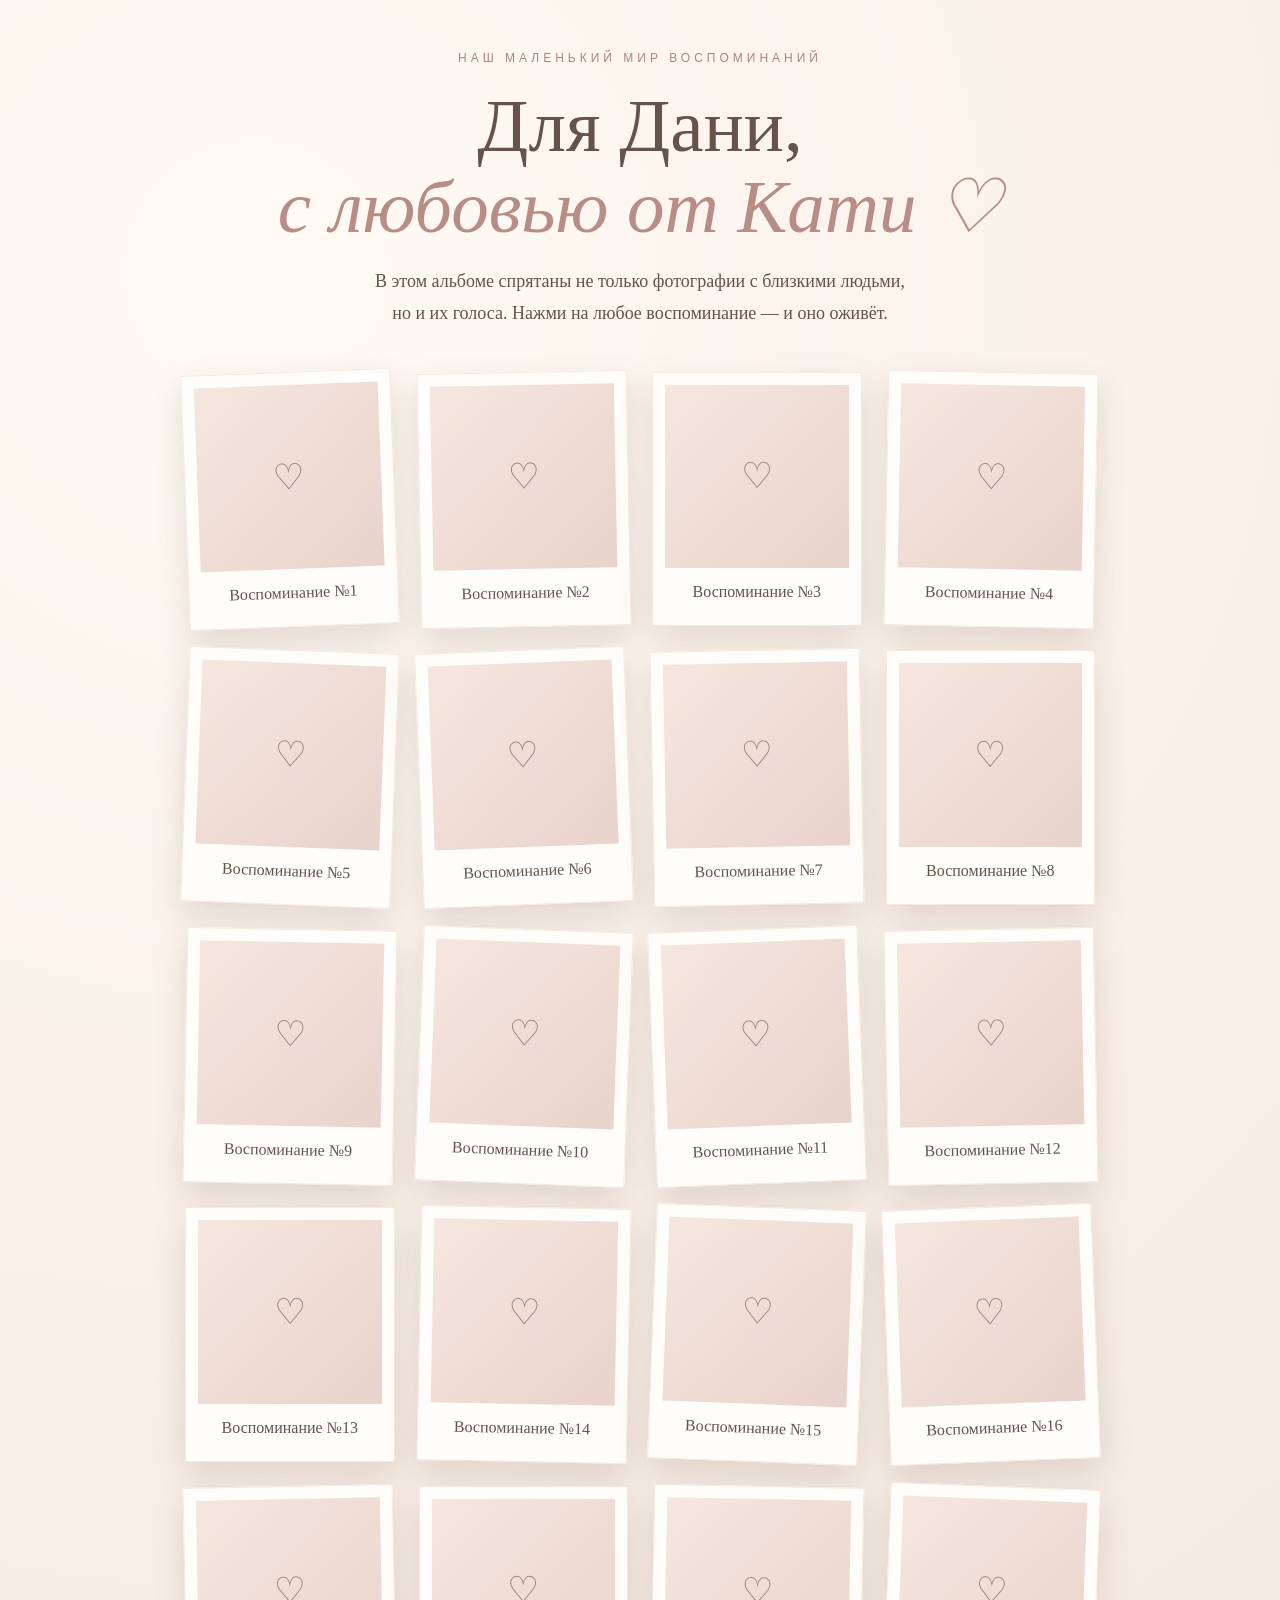
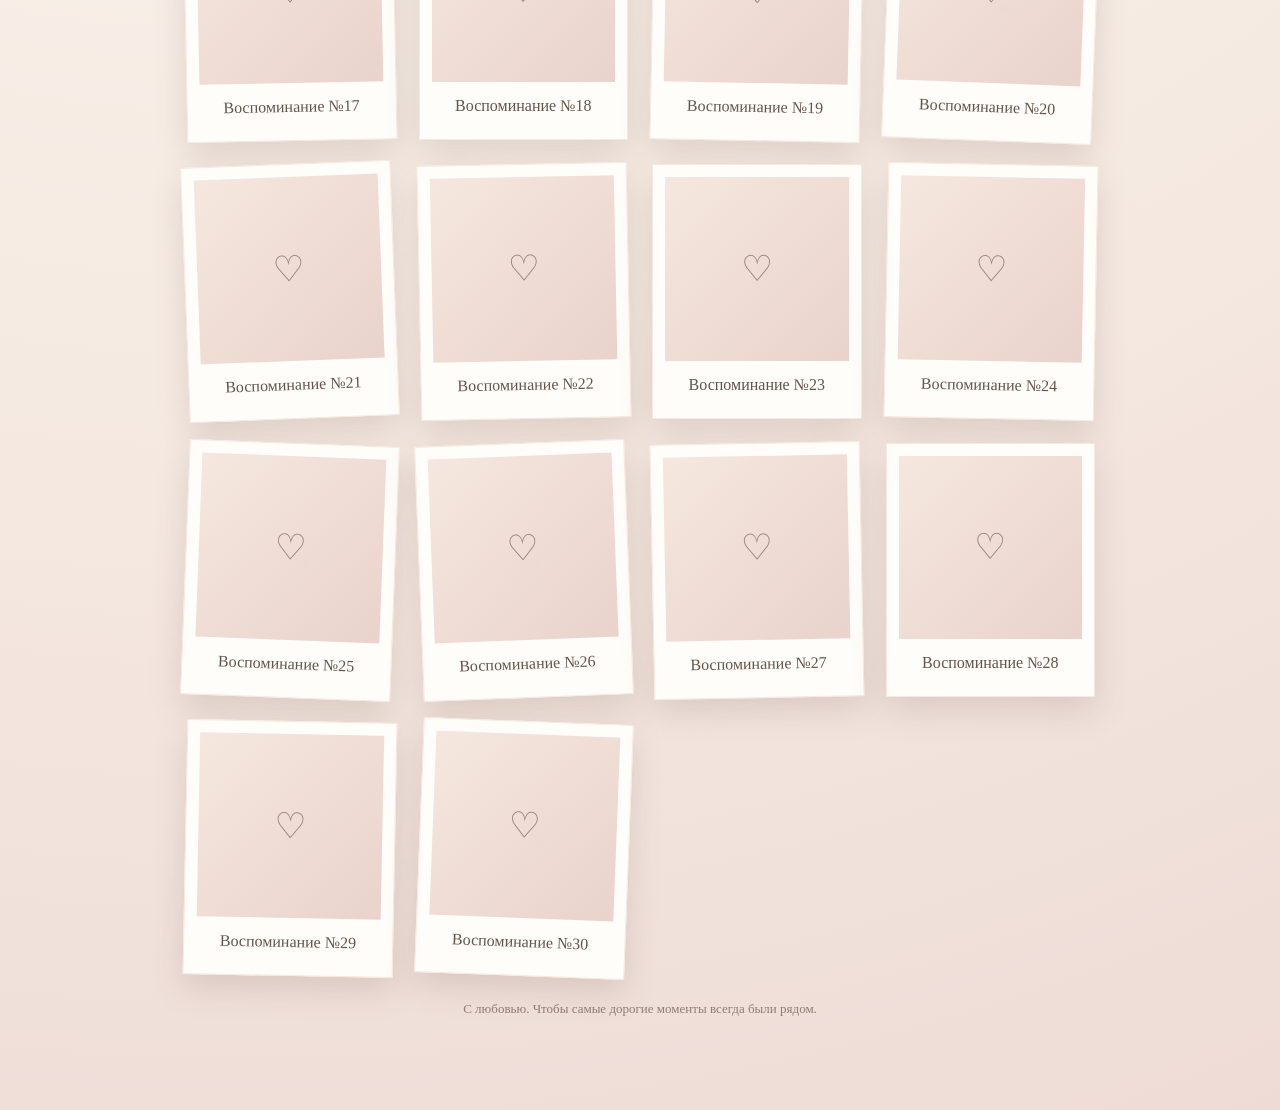
==== index.html @ 7a63de6a "Add files via upload" ====
<!doctype html><html lang="ru"><head><meta charset="utf-8"><meta name="viewport" content="width=device-width,initial-scale=1"><title>Для Дани — с любовью от Кати</title><link rel="stylesheet" href="style.css"></head><body><main class="wrap"><div class="eyebrow">наш маленький мир воспоминаний</div><h1>Для Дани,<br><span class="script">с любовью от Кати ♡</span></h1><p class="intro">В этом альбоме спрятаны не только фотографии с близкими людьми, но и их голоса. Нажми на любое воспоминание — и оно оживёт.</p><div id="grid" class="grid"></div><p class="small">С любовью. Чтобы самые дорогие моменты всегда были рядом.</p></main><script src="config.js"></script><script src="app.js"></script></body></html>
---- style.css ----
:root{--ink:#65534c;--cream:#faf5ee;--rose:#d4a9a2;--paper:#fffdf9}*{box-sizing:border-box}body{margin:0;background:radial-gradient(circle at 20% 10%,#fffaf4,#f5eae2 65%,#eedbd6);color:var(--ink);font-family:Georgia,'Times New Roman',serif;min-height:100vh}.wrap{max-width:950px;margin:auto;padding:50px 20px 80px;text-align:center}.eyebrow{font:12px/1.4 Arial,sans-serif;letter-spacing:4px;text-transform:uppercase;color:#a8877f}h1{font-weight:normal;font-size:clamp(40px,7vw,75px);line-height:1.08;margin:18px 0}.script{font-style:italic;color:#b88d86}.intro{max-width:540px;margin:0 auto 36px;line-height:1.8;font-size:18px}.grid{display:grid;grid-template-columns:repeat(auto-fit,minmax(170px,1fr));gap:24px;margin-top:42px}.card,.polaroid{background:var(--paper);box-shadow:0 13px 32px #745c5030;border:1px solid #f6e9df}.card{padding:12px 12px 24px;text-decoration:none;color:inherit;transform:rotate(var(--tilt));transition:transform .3s}.card:hover{transform:translateY(-8px) rotate(0)}.imagebox{aspect-ratio:1/1;background:linear-gradient(135deg,#f5e7df,#e9d3cc);display:flex;align-items:center;justify-content:center;overflow:hidden}.imagebox img{width:100%;height:100%;object-fit:cover}.imagebox img:not([src]),.imagebox img.missing{display:none}.placeholder{font-size:36px;opacity:.65}.card h2{font-size:16px;font-weight:normal;margin:15px 0 0}.back{display:inline-block;margin:0 0 35px;color:var(--ink);text-decoration:none;font:14px Arial,sans-serif}.polaroid{padding:17px 17px 42px;max-width:520px;margin:20px auto 38px;transform:rotate(-1deg);animation:rise .9s ease both}.polaroid .imagebox{aspect-ratio:4/5}.polaroid .placeholder{font-size:75px}button{border:0;border-radius:30px;background:#b98e88;color:white;padding:17px 28px;cursor:pointer;font-size:16px;box-shadow:0 8px 20px #9d6d6740}button:hover{background:#a87b76}audio{width:min(100%,420px);margin-top:20px}.small{font-size:13px;opacity:.7;margin-top:25px}.hidden{display:none}@keyframes rise{from{opacity:0;transform:translateY(35px) rotate(-3deg)}to{opacity:1;transform:translateY(0) rotate(-1deg)}}@media(max-width:500px){.wrap{padding-top:34px}.grid{gap:16px;grid-template-columns:repeat(2,minmax(0,1fr))}.card{padding:8px 8px 18px}}
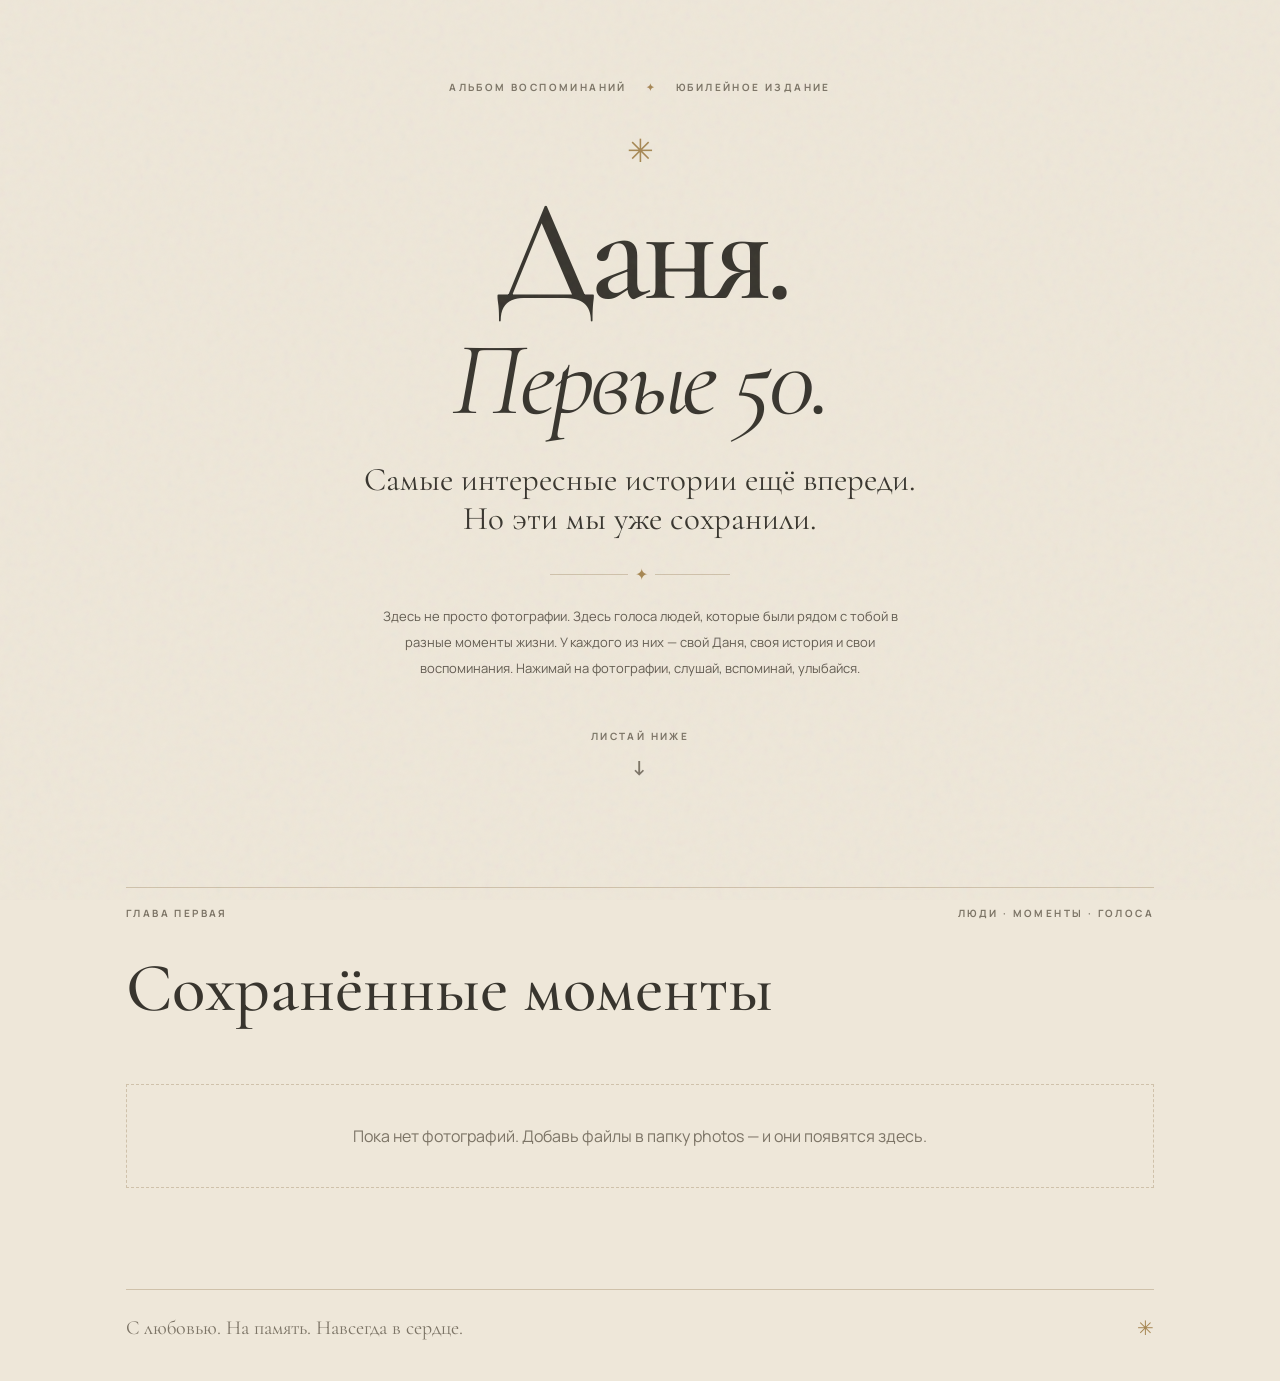
==== commit 4315598b: "Add files via upload" ====
--- a/index.html
+++ b/index.html
@@ -1 +1 @@
-<!doctype html><html lang="ru"><head><meta charset="utf-8"><meta name="viewport" content="width=device-width,initial-scale=1"><title>Для Дани — с любовью от Кати</title><link rel="stylesheet" href="style.css"></head><body><main class="wrap"><div class="eyebrow">наш маленький мир воспоминаний</div><h1>Для Дани,<br><span class="script">с любовью от Кати ♡</span></h1><p class="intro">В этом альбоме спрятаны не только фотографии с близкими людьми, но и их голоса. Нажми на любое воспоминание — и оно оживёт.</p><div id="grid" class="grid"></div><p class="small">С любовью. Чтобы самые дорогие моменты всегда были рядом.</p></main><script src="config.js"></script><script src="app.js"></script></body></html>
+<!doctype html><html lang="ru"><head><meta charset="utf-8"><meta name="viewport" content="width=device-width,initial-scale=1"><meta name="theme-color" content="#eee7d9"><title>Даня. Первые 50.</title><link rel="stylesheet" href="style.css"></head><body><div class="grain"></div><main class="shell"><header class="hero"><div class="eyebrow">АЛЬБОМ ВОСПОМИНАНИЙ <span>✦</span> ЮБИЛЕЙНОЕ ИЗДАНИЕ</div><div class="ornament">✳</div><h1>Даня.<br><em>Первые 50.</em></h1><p class="lead">Самые интересные истории ещё впереди.<br>Но эти мы уже сохранили.</p><div class="rule"><span>✦</span></div><p class="intro">Здесь не просто фотографии. Здесь голоса людей, которые были рядом с тобой в разные моменты жизни. У каждого из них — свой Даня, своя история и свои воспоминания. Нажимай на фотографии, слушай, вспоминай, улыбайся.</p><div class="scroll-note">ЛИСТАЙ НИЖЕ <span>↓</span></div></header><section class="album"><div class="section-top"><span>ГЛАВА ПЕРВАЯ</span><span>ЛЮДИ · МОМЕНТЫ · ГОЛОСА</span></div><h2>Сохранённые моменты</h2><div id="grid" class="grid"></div><p id="empty" class="empty" hidden>Пока нет фотографий. Добавь файлы в папку photos — и они появятся здесь.</p></section><footer>С любовью. На память. Навсегда в сердце. <span>✳</span></footer></main><script src="config.js"></script><script src="app.js"></script></body></html>
--- a/style.css
+++ b/style.css
@@ -1 +1,2 @@
-:root{--ink:#65534c;--cream:#faf5ee;--rose:#d4a9a2;--paper:#fffdf9}*{box-sizing:border-box}body{margin:0;background:radial-gradient(circle at 20% 10%,#fffaf4,#f5eae2 65%,#eedbd6);color:var(--ink);font-family:Georgia,'Times New Roman',serif;min-height:100vh}.wrap{max-width:950px;margin:auto;padding:50px 20px 80px;text-align:center}.eyebrow{font:12px/1.4 Arial,sans-serif;letter-spacing:4px;text-transform:uppercase;color:#a8877f}h1{font-weight:normal;font-size:clamp(40px,7vw,75px);line-height:1.08;margin:18px 0}.script{font-style:italic;color:#b88d86}.intro{max-width:540px;margin:0 auto 36px;line-height:1.8;font-size:18px}.grid{display:grid;grid-template-columns:repeat(auto-fit,minmax(170px,1fr));gap:24px;margin-top:42px}.card,.polaroid{background:var(--paper);box-shadow:0 13px 32px #745c5030;border:1px solid #f6e9df}.card{padding:12px 12px 24px;text-decoration:none;color:inherit;transform:rotate(var(--tilt));transition:transform .3s}.card:hover{transform:translateY(-8px) rotate(0)}.imagebox{aspect-ratio:1/1;background:linear-gradient(135deg,#f5e7df,#e9d3cc);display:flex;align-items:center;justify-content:center;overflow:hidden}.imagebox img{width:100%;height:100%;object-fit:cover}.imagebox img:not([src]),.imagebox img.missing{display:none}.placeholder{font-size:36px;opacity:.65}.card h2{font-size:16px;font-weight:normal;margin:15px 0 0}.back{display:inline-block;margin:0 0 35px;color:var(--ink);text-decoration:none;font:14px Arial,sans-serif}.polaroid{padding:17px 17px 42px;max-width:520px;margin:20px auto 38px;transform:rotate(-1deg);animation:rise .9s ease both}.polaroid .imagebox{aspect-ratio:4/5}.polaroid .placeholder{font-size:75px}button{border:0;border-radius:30px;background:#b98e88;color:white;padding:17px 28px;cursor:pointer;font-size:16px;box-shadow:0 8px 20px #9d6d6740}button:hover{background:#a87b76}audio{width:min(100%,420px);margin-top:20px}.small{font-size:13px;opacity:.7;margin-top:25px}.hidden{display:none}@keyframes rise{from{opacity:0;transform:translateY(35px) rotate(-3deg)}to{opacity:1;transform:translateY(0) rotate(-1deg)}}@media(max-width:500px){.wrap{padding-top:34px}.grid{gap:16px;grid-template-columns:repeat(2,minmax(0,1fr))}.card{padding:8px 8px 18px}}
+@import url('https://fonts.googleapis.com/css2?family=Cormorant+Garamond:wght@400;500;600;700&family=Manrope:wght@400;500;600;700&display=swap');
+:root{--bg:#eee7d9;--paper:#faf6ed;--ink:#38352e;--muted:#7c7466;--gold:#a68753;--line:#cfc1aa}*{box-sizing:border-box}html{scroll-behavior:smooth}body{margin:0;background:var(--bg);color:var(--ink);font-family:Manrope,Arial,sans-serif}.grain{position:fixed;inset:0;pointer-events:none;opacity:.19;background-image:url("data:image/svg+xml,%3Csvg viewBox='0 0 180 180' xmlns='http://www.w3.org/2000/svg'%3E%3Cfilter id='n'%3E%3CfeTurbulence type='fractalNoise' baseFrequency='.65' numOctaves='3' stitchTiles='stitch'/%3E%3C/filter%3E%3Crect width='100%25' height='100%25' filter='url(%23n)' opacity='.25'/%3E%3C/svg%3E");z-index:10}.shell{max-width:1080px;margin:auto;padding:0 26px}.hero{text-align:center;min-height:690px;display:flex;flex-direction:column;align-items:center;justify-content:center;padding:80px 0 75px}.eyebrow,.scroll-note,.section-top,.detail-label,.nav-mark{font-size:10px;letter-spacing:.24em;font-weight:700;color:var(--muted)}.eyebrow span{margin:0 15px;color:var(--gold)}.ornament{font-size:32px;color:var(--gold);margin:34px 0 7px}h1,h2,.handwritten{font-family:'Cormorant Garamond',Georgia,serif}.hero h1{font-size:clamp(78px,12vw,145px);font-weight:500;line-height:.79;letter-spacing:-.055em;margin:16px 0 37px}.hero h1 em{font-weight:400;font-style:italic;font-size:.72em;letter-spacing:-.04em}.lead{font-family:'Cormorant Garamond',Georgia,serif;font-size:clamp(23px,3.2vw,33px);line-height:1.18;margin:0}.rule{width:180px;border-top:1px solid var(--line);margin:35px auto 28px;position:relative}.rule span{position:absolute;top:-12px;left:calc(50% - 12px);background:var(--bg);padding:0 7px;color:var(--gold)}.intro{max-width:560px;font-size:13px;line-height:2;color:#625b50;margin:0}.scroll-note{margin-top:48px}.scroll-note span{display:block;margin-top:10px;font-size:20px}.album{padding:32px 0 85px}.section-top{border-top:1px solid var(--line);padding-top:18px;display:flex;justify-content:space-between;gap:12px}.album h2{font-weight:500;font-size:clamp(44px,6vw,69px);margin:26px 0 38px}.grid{display:grid;grid-template-columns:repeat(3,minmax(0,1fr));gap:28px 24px}.card{text-decoration:none;color:inherit;background:var(--paper);padding:13px 13px 17px;box-shadow:0 9px 25px #66563a1c;transform:rotate(var(--tilt));transition:transform .25s,box-shadow .25s;animation:rise .5s both}.card:hover{transform:rotate(0) translateY(-6px);box-shadow:0 16px 34px #66563a30}.imagebox{aspect-ratio:4/4.3;background:#d8cebc;overflow:hidden;display:flex;align-items:center;justify-content:center}.imagebox img{width:100%;height:100%;object-fit:cover;display:block}.card h3{font-family:'Cormorant Garamond',Georgia,serif;font-size:25px;font-weight:600;margin:14px 4px 2px}.card .number{font-size:9px;letter-spacing:.18em;color:var(--gold);margin:0 4px}.empty{padding:40px;text-align:center;color:var(--muted);border:1px dashed var(--line)}footer{border-top:1px solid var(--line);padding:26px 0 40px;display:flex;justify-content:space-between;font-family:'Cormorant Garamond',Georgia,serif;font-size:20px;color:var(--muted)}footer span{color:var(--gold)}nav{display:flex;justify-content:space-between;align-items:center;border-bottom:1px solid var(--line);padding:25px 0}.back{color:var(--ink);text-decoration:none;font-size:13px}.detail-shell{max-width:840px}.detail{text-align:center;padding:65px 0 90px}.detail-label span{color:var(--gold);margin:0 10px}.detail h1{font-size:clamp(52px,9vw,92px);font-weight:500;line-height:1;margin:20px 0 36px}.detail-paper{max-width:490px;margin:0 auto;background:var(--paper);padding:17px 17px 6px;box-shadow:0 13px 35px #66563a24;transform:rotate(-1deg);animation:rise .65s both}.detail-paper .imagebox{aspect-ratio:4/4.3}.handwritten{font-size:29px;font-style:italic;color:var(--muted);padding:12px 0 6px}.detail #caption{font-size:14px;line-height:1.9;color:var(--muted);max-width:490px;margin:34px auto 20px}button{font-family:Manrope,Arial,sans-serif;border:1px solid var(--ink);background:var(--ink);color:#fff;padding:16px 28px;font-size:13px;cursor:pointer;letter-spacing:.04em}button:hover{background:#645742}audio{display:block;margin:20px auto;width:min(100%,390px)}audio[hidden]{display:none}.hint{font-size:12px;color:#8b5c48}.detail .missing-note{padding:45px 15px;background:var(--paper);color:var(--muted)}@keyframes rise{from{opacity:0;translate:0 14px}to{opacity:1;translate:0 0}}@media(max-width:680px){.shell{padding:0 18px}.hero{min-height:640px;padding:65px 0}.hero h1{font-size:78px}.intro{font-size:12px}.section-top{font-size:8px}.grid{grid-template-columns:repeat(2,minmax(0,1fr));gap:17px 12px}.card{padding:8px 8px 12px}.card h3{font-size:20px}.album h2{font-size:47px}.nav-mark{font-size:8px}.detail{padding:55px 0}.detail-paper{max-width:440px}}@media(max-width:380px){.hero h1{font-size:67px}.grid{grid-template-columns:1fr 1fr}}@media(prefers-reduced-motion:reduce){*,*:before,*:after{animation:none!important;transition:none!important}}
